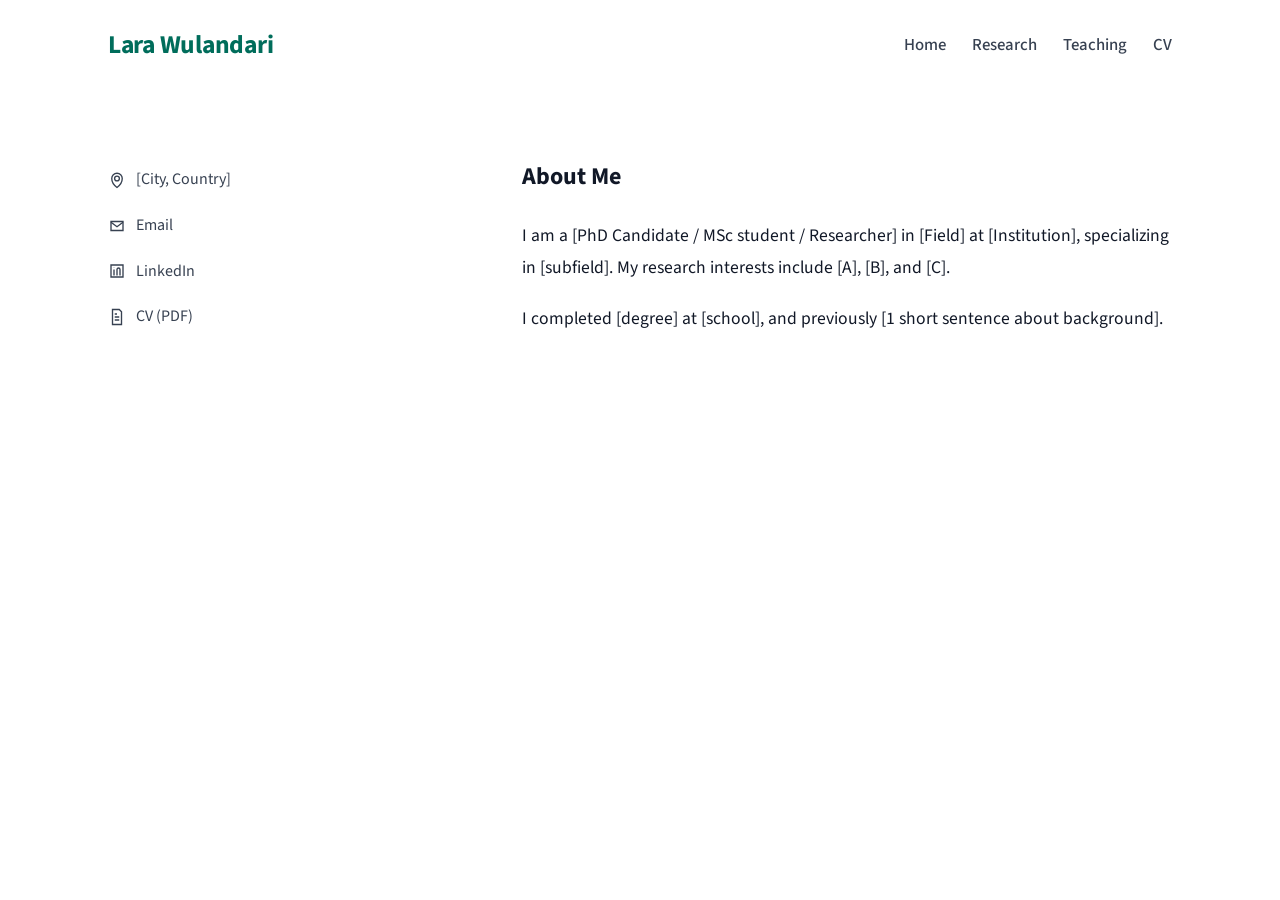
==== index.html @ ab68b481 "Update index.html" ====
<!DOCTYPE html>
<html lang="en">
<head>
  <meta charset="UTF-8" />
  <meta name="viewport" content="width=device-width, initial-scale=1" />
  <title>Lara Wulandari</title>
  <link rel="stylesheet" href="styles.css" />
</head>
<body>

 <div class="topbar">
  <nav class="nav">
    <div class="nav-left">
      <a href="index.html" class="site-name">Lara Wulandari</a>
    </div>

    <div class="nav-right">
      <a href="index.html">Home</a>
      <a href="research.html">Research</a>
      <a href="teaching.html">Teaching</a>
      <a href="cv.html">CV</a>
    </div>
  </nav>
</div>


  <main class="container">
    <div class="hero">

      <!-- Left profile card -->
      <aside class="profile">
        <img src="photo.jpg" alt="" />

        <ul class="meta">
          <li>
            <svg class="icon" viewBox="0 0 24 24" fill="none" aria-hidden="true">
              <path d="M12 22s7-5.2 7-12a7 7 0 0 0-14 0c0 6.8 7 12 7 12Z" stroke="currentColor" stroke-width="1.8"/>
              <path d="M12 13.2a3.2 3.2 0 1 0 0-6.4 3.2 3.2 0 0 0 0 6.4Z" stroke="currentColor" stroke-width="1.8"/>
            </svg>
            <span>[City, Country]</span>
          </li>

          <li>
            <svg class="icon" viewBox="0 0 24 24" fill="none" aria-hidden="true">
              <path d="M4 6h16v12H4V6Z" stroke="currentColor" stroke-width="1.8"/>
              <path d="m4 7 8 6 8-6" stroke="currentColor" stroke-width="1.8"/>
            </svg>
            <a href="mailto:you@example.com">Email</a>
          </li>

          <li>
            <svg class="icon" viewBox="0 0 24 24" fill="none" aria-hidden="true">
              <path d="M4 4h16v16H4V4Z" stroke="currentColor" stroke-width="1.8"/>
              <path d="M8 10v8M8 7.5v.5M12 10v8M12 10c0-1.2.8-2 2-2s2 .8 2 2v8" stroke="currentColor" stroke-width="1.8"/>
            </svg>
            <a href="[https://www.linkedin.com/in/your-link]" target="_blank" rel="noopener">LinkedIn</a>
          </li>
          
          <li>
            <svg class="icon" viewBox="0 0 24 24" fill="none" aria-hidden="true">
              <path d="M6 2h9l3 3v17H6V2Z" stroke="currentColor" stroke-width="1.8"/>
              <path d="M9 12h6M9 16h6M9 8h3" stroke="currentColor" stroke-width="1.8"/>
            </svg>
            <a href="cv.pdf" target="_blank" rel="noopener">CV (PDF)</a>
          </li>
        </ul>

      </aside>

      <!-- Right welcome card -->
      <section class="welcome">
        <h2>About Me</h2>
        <p>
          I am a [PhD Candidate / MSc student / Researcher] in [Field] at [Institution],
          specializing in [subfield]. My research interests include [A], [B], and [C].
        </p>
        <p>
          I completed [degree] at [school], and previously [1 short sentence about background].
        </p>
      </section>

    </div>
  </main>

</body>
</html>
---- styles.css ----
/* Google Font: elegant + readable */
@import url('https://fonts.googleapis.com/css2?family=Libre+Baskerville:wght@400;700&family=Source+Sans+3:wght@400;600;700&display=swap');

:root{
  --max: 1100px;
  --ink: #111827;
  --muted: #374151;
  --soft: #6b7280;
  --line: #e5e7eb;

  /* Dark green accent */
  --accent: #006D5B; /* tweak if you want darker/lighter */
}

*{ box-sizing: border-box; }

body{
  margin: 0;
  color: var(--ink);
  background: #fff;
  line-height: 1.85;

  /* Elegant but modern */
  font-family: "Source Sans 3", system-ui, -apple-system, Segoe UI, Roboto, Arial, sans-serif;
}

/* Top bar */
.topbar{
  position: sticky;
  top: 0;
  z-index: 10;
  background: #fff;
}

.nav{
  max-width: var(--max);
  margin: 0 auto;
  padding: 22px 18px;
  display: flex;
  align-items: center;
  justify-content: space-between;
}

.site-name{
  font-weight: 700;
  font-size: 1.6rem;
  letter-spacing: -0.01em;
  text-decoration: none;
  color: var(--accent);
}

.nav-right{
  display: flex;
  gap: 26px;
  align-items: center;
}

.nav-right a{
  text-decoration: none;
  color: var(--muted);
  font-size: 1.05rem;
  font-weight: 500;
}

.nav-right a:hover{
  color: var(--ink);
}

.nav-right a.active{
  color: var(--ink);
  font-weight: 700;
}

/* Page layout */
.container{
  max-width: var(--max);
  margin: 0 auto;
  padding: 34px 18px 70px;
}

/* Two-column hero like the reference */
.hero{
  display: grid;
  grid-template-columns: 360px 1fr;
  gap: 54px;
  align-items: start;
}

@media (max-width: 900px){
  .hero{ grid-template-columns: 1fr; gap: 26px; }
}

/* Left column (no card, no border) */
.profile img{
  width: 100%;
  height: auto;
  display: block;
  border-radius: 0;
}

/* Optional: if you want some spacing under photo */
.profile{
  padding-top: 14px;
}

.profile h1{
  margin: 18px 0 6px;
  font-size: 1.35rem;
  font-weight: 700;
  letter-spacing: -0.01em;
}

.profile .role{
  margin: 0 0 10px;
  color: var(--muted);
  font-size: 1.05rem;
}

.meta{
  list-style: none;
  padding: 0;
  margin: 18px 0 0;
}

.meta li{
  display: flex;
  gap: 10px;
  align-items: center;
  padding: 8px 0;
  color: var(--muted);
}

.icon{
  width: 18px;
  height: 18px;
  flex: 0 0 18px;
  color: var(--muted);
}

.meta a{
  color: var(--muted);
  text-decoration: none;
}
.meta a:hover{
  color: var(--accent);
  text-decoration: underline;
}

/* Right column */
.welcome{
  padding-top: 10px;
  max-width: 700px;
}

/* Centered section title, elegant serif like the reference */
.section-title{
  text-align: center;
  margin: 0 0 22px;
  font-family: "Libre Baskerville", serif;
  font-weight: 700;
  letter-spacing: 0.06em;
  text-transform: uppercase;
  color: var(--accent);
  font-size: 1.35rem;
}

.welcome p{
  margin: 0 0 18px;
  font-size: 1.1rem;
  color: #111827;
}

/* Contact block under about */
.contact-block{
  margin-top: 34px;
  text-align: center;
}

.small-title{
  margin-bottom: 8px;
  font-size: 1.05rem;
}

.plain-link{
  color: var(--ink);
  text-decoration: none;
}
.plain-link:hover{
  color: var(--accent);
  text-decoration: underline;
}
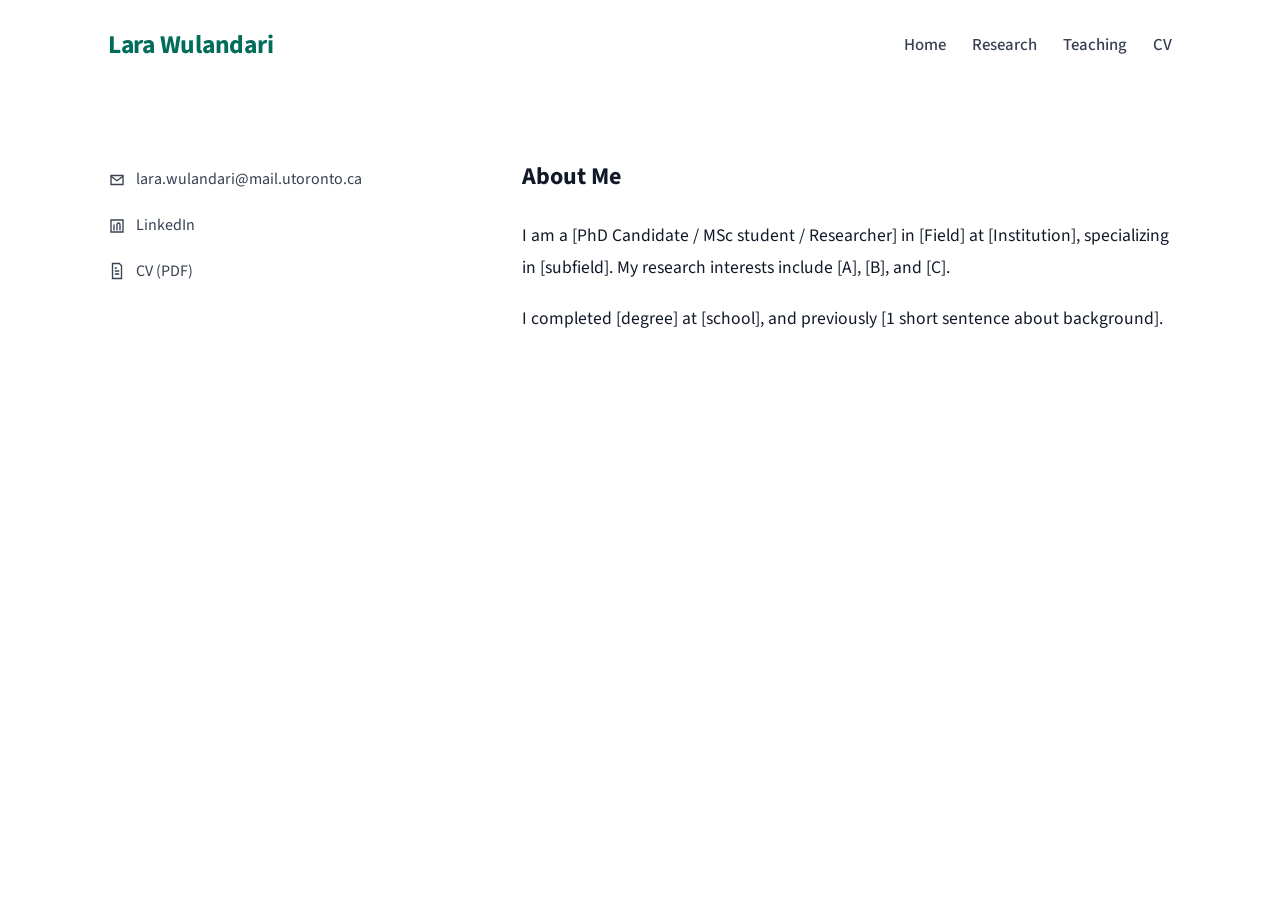
==== commit bcc41a38: "Update index.html" ====
--- a/index.html
+++ b/index.html
@@ -32,20 +32,13 @@
         <img src="photo.jpg" alt="" />
 
         <ul class="meta">
-          <li>
-            <svg class="icon" viewBox="0 0 24 24" fill="none" aria-hidden="true">
-              <path d="M12 22s7-5.2 7-12a7 7 0 0 0-14 0c0 6.8 7 12 7 12Z" stroke="currentColor" stroke-width="1.8"/>
-              <path d="M12 13.2a3.2 3.2 0 1 0 0-6.4 3.2 3.2 0 0 0 0 6.4Z" stroke="currentColor" stroke-width="1.8"/>
-            </svg>
-            <span>[City, Country]</span>
-          </li>
 
           <li>
             <svg class="icon" viewBox="0 0 24 24" fill="none" aria-hidden="true">
               <path d="M4 6h16v12H4V6Z" stroke="currentColor" stroke-width="1.8"/>
               <path d="m4 7 8 6 8-6" stroke="currentColor" stroke-width="1.8"/>
             </svg>
-            <a href="mailto:you@example.com">Email</a>
+            <a href="mailto:you@example.com">lara.wulandari@mail.utoronto.ca</a>
           </li>
 
           <li>
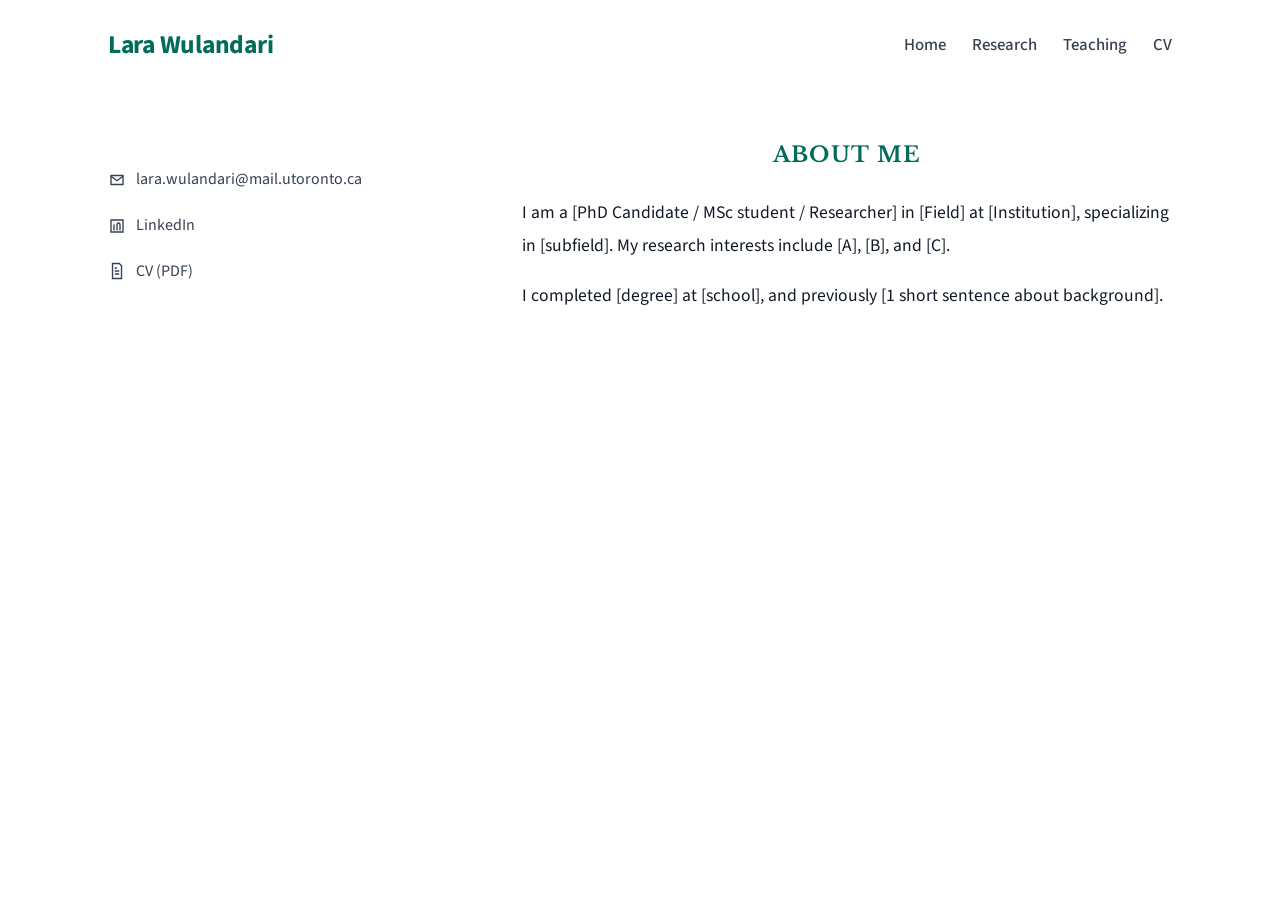
==== commit 3e5d7ea5: "Update index.html" ====
--- a/index.html
+++ b/index.html
@@ -62,7 +62,7 @@
 
       <!-- Right welcome card -->
       <section class="welcome">
-        <h2>About Me</h2>
+        <h2 class="section-title">About Me</h2>
         <p>
           I am a [PhD Candidate / MSc student / Researcher] in [Field] at [Institution],
           specializing in [subfield]. My research interests include [A], [B], and [C].
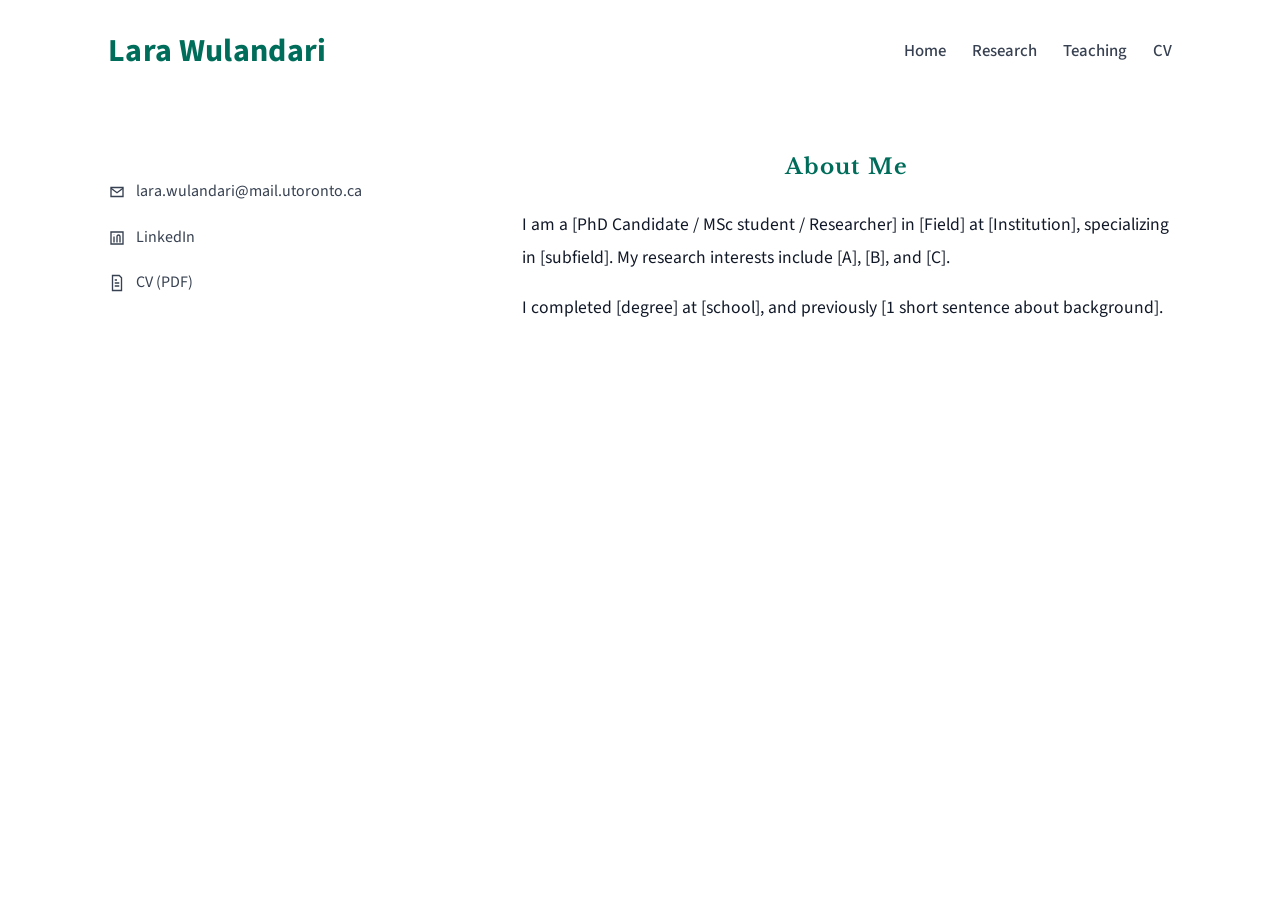
==== commit 6c3db146: "Update index.html" ====
--- a/index.html
+++ b/index.html
@@ -38,7 +38,7 @@
               <path d="M4 6h16v12H4V6Z" stroke="currentColor" stroke-width="1.8"/>
               <path d="m4 7 8 6 8-6" stroke="currentColor" stroke-width="1.8"/>
             </svg>
-            <a href="mailto:you@example.com">lara.wulandari@mail.utoronto.ca</a>
+            <a href="mailto:lara.wulandari@mail.utoronto.ca">lara.wulandari@mail.utoronto.ca</a>
           </li>
 
           <li>
@@ -46,7 +46,7 @@
               <path d="M4 4h16v16H4V4Z" stroke="currentColor" stroke-width="1.8"/>
               <path d="M8 10v8M8 7.5v.5M12 10v8M12 10c0-1.2.8-2 2-2s2 .8 2 2v8" stroke="currentColor" stroke-width="1.8"/>
             </svg>
-            <a href="[https://www.linkedin.com/in/your-link]" target="_blank" rel="noopener">LinkedIn</a>
+            <a href="[https://www.linkedin.com/in/lara-wulandari]" target="_blank" rel="noopener">LinkedIn</a>
           </li>
           
           <li>
--- a/styles.css
+++ b/styles.css
@@ -43,8 +43,8 @@
 
 .site-name{
   font-weight: 700;
-  font-size: 1.6rem;
-  letter-spacing: -0.01em;
+  font-size: 2rem;
+  letter-spacing: 0.01em;
   text-decoration: none;
   color: var(--accent);
 }
@@ -159,7 +159,7 @@
   font-family: "Libre Baskerville", serif;
   font-weight: 700;
   letter-spacing: 0.06em;
-  text-transform: uppercase;
+  /* text-transform: uppercase; */
   color: var(--accent);
   font-size: 1.35rem;
 }
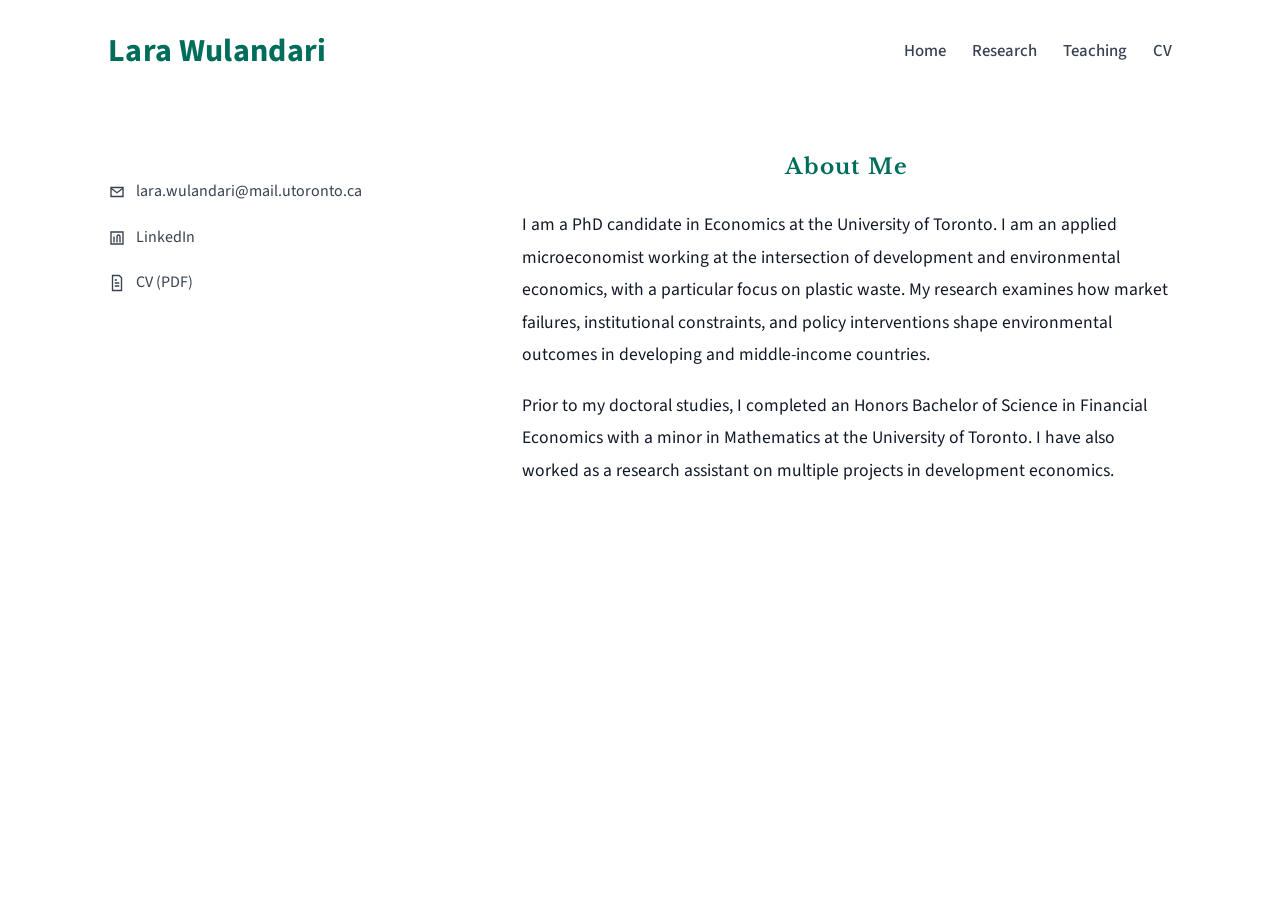
==== commit d03b089c: "Update index.html" ====
--- a/index.html
+++ b/index.html
@@ -61,16 +61,24 @@
       </aside>
 
       <!-- Right welcome card -->
-      <section class="welcome">
-        <h2 class="section-title">About Me</h2>
-        <p>
-          I am a [PhD Candidate / MSc student / Researcher] in [Field] at [Institution],
-          specializing in [subfield]. My research interests include [A], [B], and [C].
-        </p>
-        <p>
-          I completed [degree] at [school], and previously [1 short sentence about background].
-        </p>
-      </section>
+<!-- Right welcome section -->
+<section class="welcome">
+  <h2 class="section-title">About Me</h2>
+
+  <p>
+    I am a PhD candidate in Economics at the University of Toronto. 
+    I am an applied microeconomist working at the intersection of development and environmental economics,
+    with a particular focus on plastic waste. My research examines how market failures, institutional constraints, and policy interventions shape
+    environmental outcomes in developing and middle-income countries.
+  </p>
+
+  <p>
+    Prior to my doctoral studies, I completed an Honors Bachelor of Science in Financial Economics with a minor
+    in Mathematics at the University of Toronto. I have also worked as a research assistant on multiple projects in
+    development economics.
+  </p>
+</section>
+
 
     </div>
   </main>
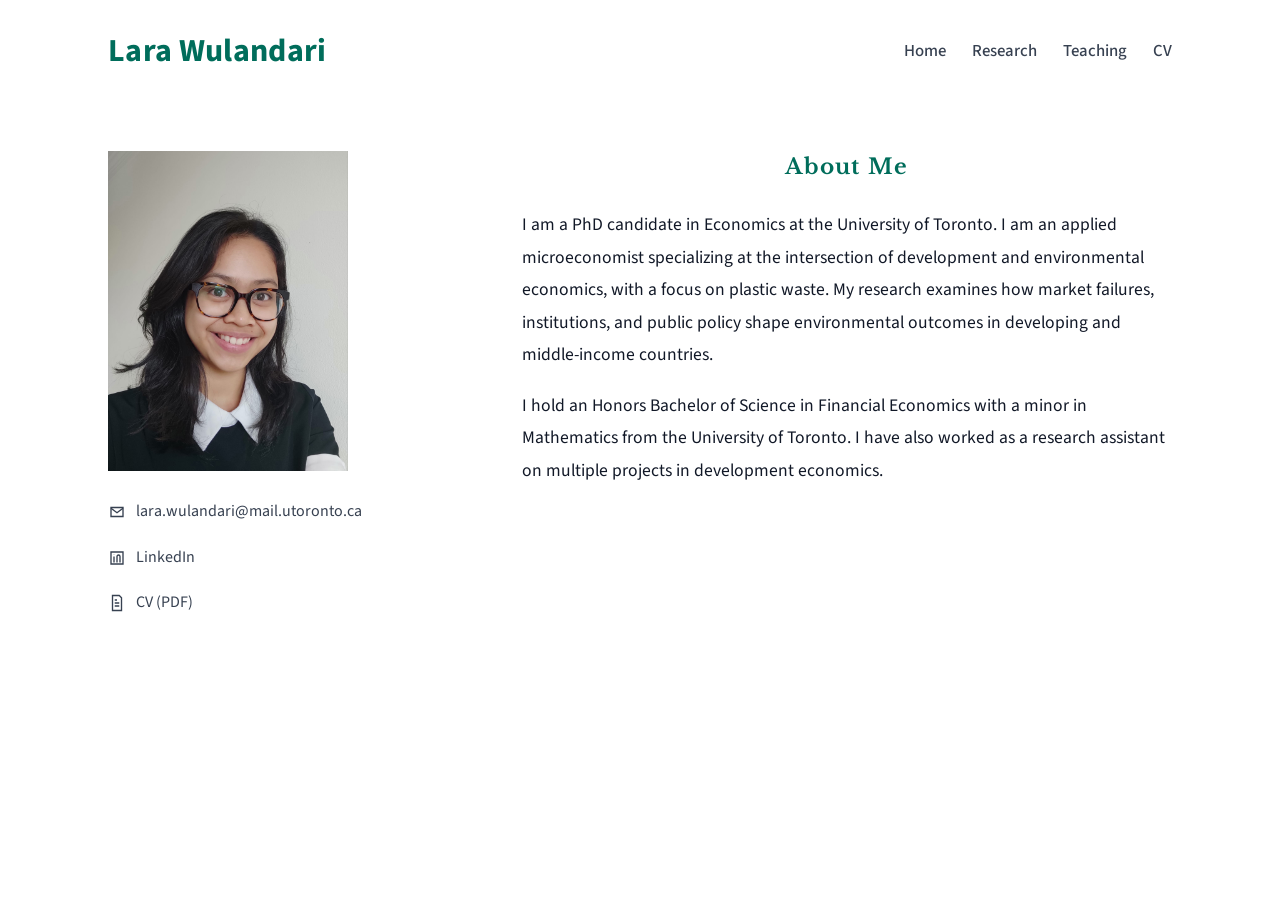
==== commit 733931da: "Update index.html" ====
--- a/index.html
+++ b/index.html
@@ -67,15 +67,15 @@
 
   <p>
     I am a PhD candidate in Economics at the University of Toronto. 
-    I am an applied microeconomist working at the intersection of development and environmental economics,
-    with a particular focus on plastic waste. My research examines how market failures, institutional constraints, and policy interventions shape
+    I am an applied microeconomist specializing at the intersection of development and environmental economics,
+    with a focus on plastic waste. My research examines how market failures, institutions, and public policy shape
     environmental outcomes in developing and middle-income countries.
-  </p>
+    </p>
 
   <p>
-    Prior to my doctoral studies, I completed an Honors Bachelor of Science in Financial Economics with a minor
-    in Mathematics at the University of Toronto. I have also worked as a research assistant on multiple projects in
-    development economics.
+   I hold an Honors Bachelor of Science in Financial Economics with a minor 
+  in Mathematics from the University of Toronto. I have also worked as a research assistant on multiple projects in
+  development economics.
   </p>
 </section>
 
--- a/styles.css
+++ b/styles.css
@@ -93,6 +93,7 @@
 /* Left column (no card, no border) */
 .profile img{
   width: 100%;
+  max-width: 240px; /* try 220–280px */
   height: auto;
   display: block;
   border-radius: 0;
@@ -185,6 +186,31 @@
   color: var(--ink);
   text-decoration: none;
 }
+
+/* Mobile navigation fix */
+@media (max-width: 700px) {
+
+  .nav{
+    flex-direction: column;
+    align-items: flex-start;
+    gap: 14px;
+  }
+
+  .nav-right{
+    width: 100%;
+    justify-content: space-between;
+    gap: 12px;
+  }
+
+  .nav-right a{
+    font-size: 1rem;
+  }
+
+  .site-name{
+    font-size: 1.8rem;
+  }
+}
+
 .plain-link:hover{
   color: var(--accent);
   text-decoration: underline;
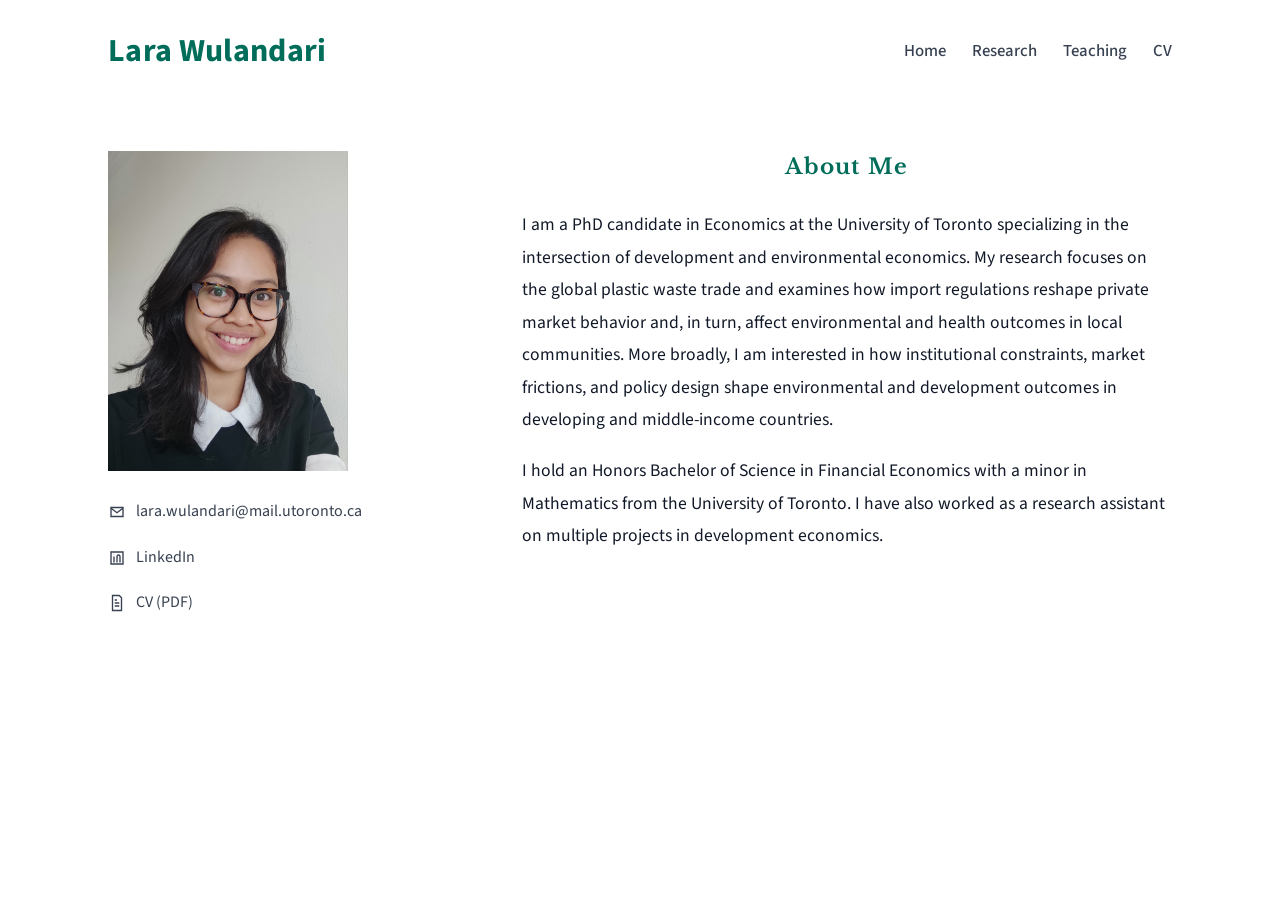
==== commit 045d6d44: "Update index.html" ====
--- a/index.html
+++ b/index.html
@@ -46,7 +46,7 @@
               <path d="M4 4h16v16H4V4Z" stroke="currentColor" stroke-width="1.8"/>
               <path d="M8 10v8M8 7.5v.5M12 10v8M12 10c0-1.2.8-2 2-2s2 .8 2 2v8" stroke="currentColor" stroke-width="1.8"/>
             </svg>
-            <a href="[https://www.linkedin.com/in/lara-wulandari]" target="_blank" rel="noopener">LinkedIn</a>
+            <a href="https://www.linkedin.com/in/lara-wulandari/" target="_blank" rel="noopener">LinkedIn</a>
           </li>
           
           <li>
@@ -66,11 +66,12 @@
   <h2 class="section-title">About Me</h2>
 
   <p>
-    I am a PhD candidate in Economics at the University of Toronto. 
-    I am an applied microeconomist specializing at the intersection of development and environmental economics,
-    with a focus on plastic waste. My research examines how market failures, institutions, and public policy shape
-    environmental outcomes in developing and middle-income countries.
-    </p>
+
+    I am a PhD candidate in Economics at the University of Toronto specializing in the intersection of development and environmental economics. 
+    My research focuses on the global plastic waste trade and examines how import regulations reshape private market behavior and, 
+    in turn, affect environmental and health outcomes in local communities. More broadly, I am interested in how institutional constraints, 
+    market frictions, and policy design shape environmental and development outcomes in developing and middle-income countries.
+  </p>
 
   <p>
    I hold an Honors Bachelor of Science in Financial Economics with a minor 
